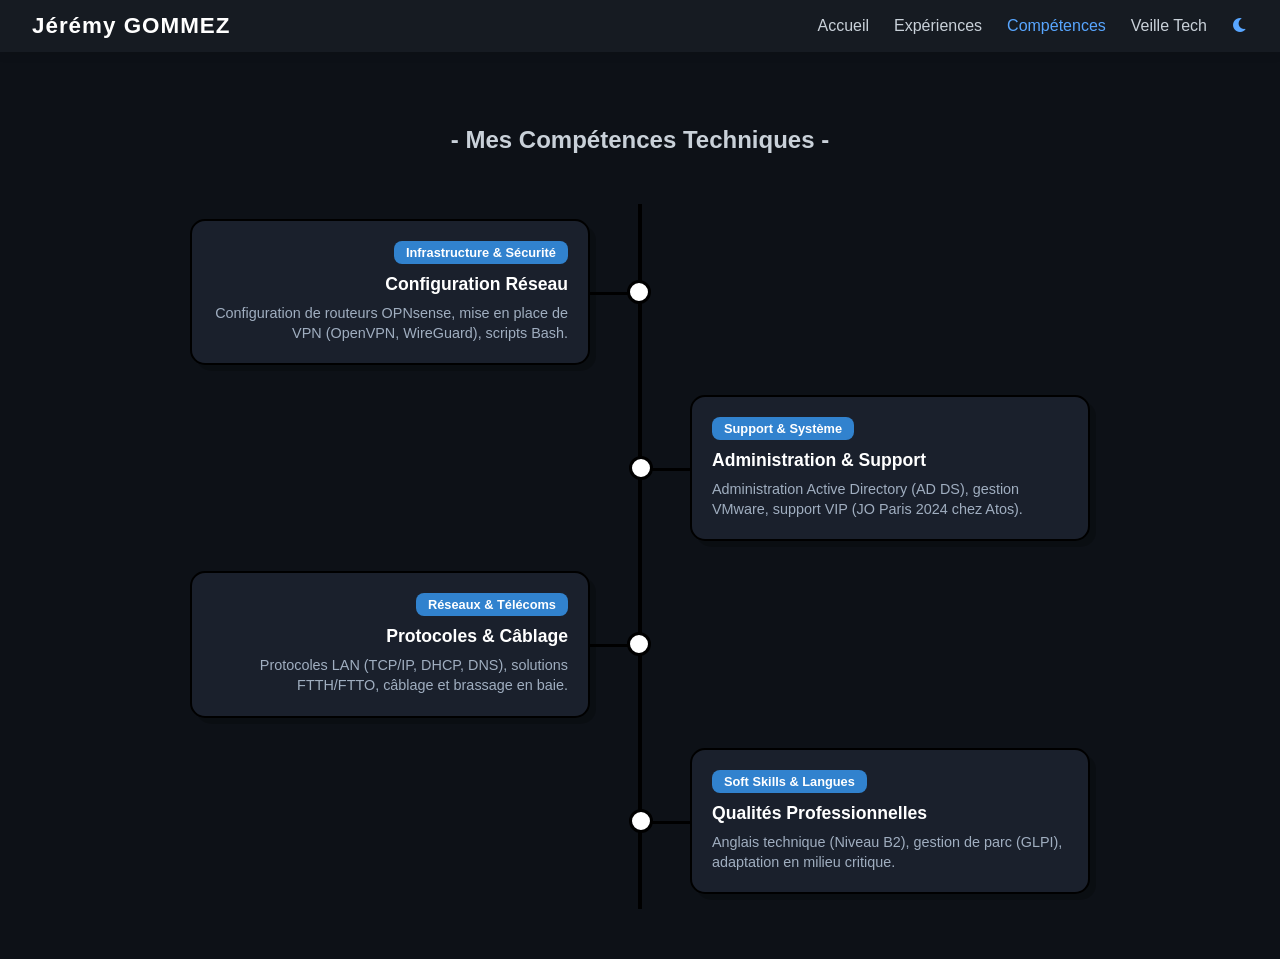
==== competences.html @ ca2b169c "Add files via upload" ====
<!DOCTYPE html>
<html lang="fr">
<head>
    <meta charset="UTF-8">
    <title>Compétences | Jérémy GOMMEZ</title>
    <link rel="stylesheet" href="style.css">
    <link rel="stylesheet" href="https://cdnjs.cloudflare.com/ajax/libs/font-awesome/6.0.0/css/all.min.css">
</head>
<body>

<nav>
    <a href="index.html" class="logo">Jérémy GOMMEZ</a>
    <ul>
        <li><a href="index.html">Accueil</a></li>
        <li><a href="experiences.html">Expériences</a></li>
        <li><a href="competences.html" class="active">Compétences</a></li>
        <li><a href="veille.html">Veille Tech</a></li>
        <li><i id="theme-toggle" class="fas fa-moon" style="cursor:pointer; color:var(--accent);"></i></li>
    </ul>
</nav>

<main class="main-container">
<section class="education-section">
    <h3 class="titre-section">- Mes Compétences Techniques -</h3>

    <div class="timeline">
        <div class="ligne-centrale"></div>

        <div class="container-edu gauche">
            <div class="contenu-edu">
                <div class="badge-categorie">Infrastructure & Sécurité</div>
                <strong>Configuration Réseau</strong>
                <p>Configuration de routeurs OPNsense, mise en place de VPN (OpenVPN, WireGuard), scripts Bash.</p>
            </div>
            <span class="point-jonction"></span>
        </div>

        <div class="container-edu droite">
            <div class="contenu-edu">
                <div class="badge-categorie">Support & Système</div>
                <strong>Administration & Support</strong>
                <p>Administration Active Directory (AD DS), gestion VMware, support VIP (JO Paris 2024 chez Atos).</p>
            </div>
            <span class="point-jonction"></span>
        </div>

        <div class="container-edu gauche">
            <div class="contenu-edu">
                <div class="badge-categorie">Réseaux & Télécoms</div>
                <strong>Protocoles & Câblage</strong>
                <p>Protocoles LAN (TCP/IP, DHCP, DNS), solutions FTTH/FTTO, câblage et brassage en baie.</p>
            </div>
            <span class="point-jonction"></span>
        </div>

        <div class="container-edu droite">
            <div class="contenu-edu">
                <div class="badge-categorie">Soft Skills & Langues</div>
                <strong>Qualités Professionnelles</strong>
                <p>Anglais technique (Niveau B2), gestion de parc (GLPI), adaptation en milieu critique.</p>
            </div>
            <span class="point-jonction"></span>
        </div>
    </div>
</section>
</main>

<script src="script.js"></script>
</body>
</html>
---- style.css ----
/* ============================= */
/* ✨ BASE & NAVIGATION         */
/* ============================= */
:root {
    --bg: #0d1117;
    --card: #161b22;
    --text: #c9d1d9;
    --title: #ffffff;
    --accent: #58a6ff;
    --nav-bg: #161b22;
}

body.light-mode {
    --bg: #f0f2f5;
    --card: #ffffff;
    --text: #24292f;
    --title: #1f2328;
    --accent: #0969da;
    --nav-bg: #ffffff;
}

body {
    background-color: var(--bg);
    color: var(--text);
    font-family: 'Segoe UI', Tahoma, Geneva, Verdana, sans-serif;
    margin: 0;
    transition: 0.3s;
}

nav {
    background: var(--nav-bg);
    padding: 0.8rem 2rem;
    position: sticky;
    top: 0;
    z-index: 1000;
    display: flex;
    justify-content: space-between; /* Nom à gauche, menu à droite */
    align-items: center;
    box-shadow: 0 2px 10px rgba(0,0,0,0.1);
}

.logo {
    font-size: 1.4rem;
    font-weight: bold;
    color: var(--title);
    text-decoration: none;
    letter-spacing: 1px;
}

nav ul {
    display: flex;
    list-style: none;
    gap: 25px;
    margin: 0;
    padding: 0;
    align-items: center;
}

nav a {
    text-decoration: none;
    color: var(--text);
    font-weight: 500;
    transition: 0.3s;
}

nav a:hover, nav a.active {
    color: var(--accent);
}

/* ============================= */
/* ✨ CONTENU & CARTES          */
/* ============================= */
.hero {
    text-align: center;
    padding: 60px 20px;
}

.hero h1 { font-size: 2.5rem; color: var(--title); margin-bottom: 10px; }

.skills-grid {
    display: grid;
    grid-template-columns: repeat(auto-fit, minmax(320px, 1fr));
    gap: 25px;
    margin-top: 30px;
}

.skill-card, .card-exp, .veille-item {
    background: var(--card);
    padding: 25px;
    border-radius: 12px;
    border-left: 5px solid var(--accent);
    box-shadow: 0 10px 30px rgba(0, 0, 0, 0.15);
    transition: 0.3s;
}

.skill-card:hover { transform: translateY(-5px); }

.project-tag {
    background: var(--accent);
    color: white;
    font-size: 0.75rem;
    padding: 4px 10px;
    border-radius: 5px;
    text-transform: uppercase;
    font-weight: bold;
}

.skill-list { margin-top: 15px; padding-left: 20px; }
.skill-list li { margin-bottom: 10px; line-height: 1.5; }

/* Mobile */
@media (max-width: 768px) {
    nav { flex-direction: column; gap: 15px; }
}

/* Conteneur principal de la timeline */
.timeline-container {
    position: relative;
    max-width: 1200px;
    margin: 50px auto;
    padding: 20px 0;
}

/* La ligne verticale centrale */
.timeline-line {
    position: absolute;
    width: 4px;
    background-color: var(--accent);
    top: 0;
    bottom: 0;
    left: 50%;
    margin-left: -2px; /* Centrage parfait */
    border-radius: 2px;
}

/* Chaque bloc d'expérience */
.timeline-item {
    padding: 10px 40px;
    position: relative;
    width: 50%; /* Prend la moitié de la largeur */
    box-sizing: border-box;
}

/* Les petits ronds sur la ligne */
.timeline-item::after {
    content: '';
    position: absolute;
    width: 20px;
    height: 20px;
    right: -10px;
    background-color: var(--bg);
    border: 4px solid var(--accent);
    top: 30px;
    border-radius: 50%;
    z-index: 1;
}

/* Positionnement à gauche */
.timeline-item.left {
    left: 0;
    text-align: right;
}

.timeline-item.left .skill-list {
    list-style: none;
    padding: 0;
}

/* Positionnement à droite */
.timeline-item.right {
    left: 50%;
    text-align: left;
}

.timeline-item.right::after {
    left: -10px;
}

/* Adaptation Mobile */
@media screen and (max-width: 768px) {
    .timeline-line {
        left: 31px;
    }
    .timeline-item {
        width: 100%;
        padding-left: 70px;
        padding-right: 25px;
        text-align: left !important;
    }
    .timeline-item.right {
        left: 0%;
    }
    .timeline-item::after {
        left: 21px;
    }
}
/* Section globale */
.education-section {
    padding: 50px 0;
    font-family: Arial, sans-serif;
}

.titre-section {
    text-align: center;
    margin-bottom: 50px;
    font-size: 24px;
}

/* Conteneur de la timeline */
.timeline {
    position: relative;
    max-width: 1000px;
    margin: 0 auto;
}

/* La ligne centrale verticale */
.ligne-centrale {
    position: absolute;
    width: 4px;
    background-color: #000; /* Noir comme sur le schéma */
    top: 0;
    bottom: 0;
    left: 50%;
    transform: translateX(-50%);
}

/* Conteneur de chaque diplôme */
.container-edu {
    padding: 10px 40px;
    position: relative;
    width: 50%; /* Occupe la moitié de la largeur */
    box-sizing: border-box;
}

/* Alignement alterné */
.gauche { left: 0; text-align: right; }
.droite { left: 50%; text-align: left; }

/* Les boîtes de texte */
.contenu-edu {
    padding: 20px;
    background-color: #1a202c; /* Fond sombre de votre site original */
    color: white;
    border-radius: 15px;
    border: 2px solid #000;
    position: relative;
    box-shadow: 0 4px 8px rgba(0,0,0,0.2);
}

.contenu-edu strong { display: block; margin-bottom: 5px; }
.contenu-edu p { margin: 0; color: #3182ce; } /* Couleur bleue pour le diplôme */

/* Trait horizontal de liaison (la flèche/trait) */
.container-edu::before {
    content: "";
    position: absolute;
    top: 50%;
    width: 40px;
    height: 3px;
    background-color: #3182ce; /* Couleur bleue de liaison */
    z-index: 1;
}

.gauche::before { right: 0; }
.droite::before { left: 0; }

/* Point de jonction sur la ligne centrale */
.point-jonction {
    position: absolute;
    width: 16px;
    height: 16px;
    background-color: white;
    border: 3px solid #000;
    border-radius: 50%;
    top: 50%;
    transform: translateY(-50%);
    z-index: 2;
}

.gauche .point-jonction { right: -8px; }
.droite .point-jonction { left: -8px; }

/* Responsive : Tout sur une colonne pour mobile */
@media screen and (max-width: 600px) {
    .ligne-centrale { left: 31px; }
    .container-edu { width: 100%; padding-left: 70px; padding-right: 25px; text-align: left; }
    .droite { left: 0; }
    .gauche::before, .droite::before { left: 31px; width: 39px; }
    .gauche .point-jonction, .droite .point-jonction { left: 23px; }
}
/* --- STYLE TIMELINE COMPÉTENCES --- */
.education-section {
    padding: 50px 0;
    position: relative;
}

.timeline {
    position: relative;
    max-width: 1000px;
    margin: 0 auto;
}

.ligne-centrale {
    position: absolute;
    width: 4px;
    background-color: #000;
    top: 0;
    bottom: 0;
    left: 50%;
    transform: translateX(-50%);
}

.container-edu {
    padding: 15px 50px;
    position: relative;
    width: 50%;
    box-sizing: border-box;
}

.gauche { left: 0; text-align: right; }
.droite { left: 50%; text-align: left; }

/* Boîtes de contenu */
.contenu-edu {
    padding: 20px;
    background-color: #1a202c; /* Ton fond sombre */
    border: 2px solid #000;
    border-radius: 15px;
    position: relative;
    box-shadow: 6px 6px 0px rgba(0,0,0,0.2);
}

.badge-categorie {
    display: inline-block;
    padding: 4px 12px;
    background-color: #3182ce; /* Bleu accent */
    color: white;
    font-size: 0.8rem;
    font-weight: bold;
    border-radius: 8px;
    margin-bottom: 10px;
}

.contenu-edu strong {
    display: block;
    font-size: 1.1rem;
    margin-bottom: 8px;
    color: #fff;
}

.contenu-edu p {
    margin: 0;
    color: #a0aec0;
    font-size: 0.9rem;
    line-height: 1.4;
}

/* Points de jonction */
.point-jonction {
    position: absolute;
    width: 18px;
    height: 18px;
    background-color: #fff;
    border: 3px solid #000;
    border-radius: 50%;
    top: 50%;
    transform: translateY(-50%);
    z-index: 2;
}

.gauche .point-jonction { right: -11px; }
.droite .point-jonction { left: -11px; }

/* Traits de liaison horizontaux */
.container-edu::before {
    content: "";
    position: absolute;
    top: 50%;
    width: 50px;
    height: 3px;
    background-color: #000;
    z-index: 1;
}

.gauche::before { right: 0; }
.droite::before { left: 0; }
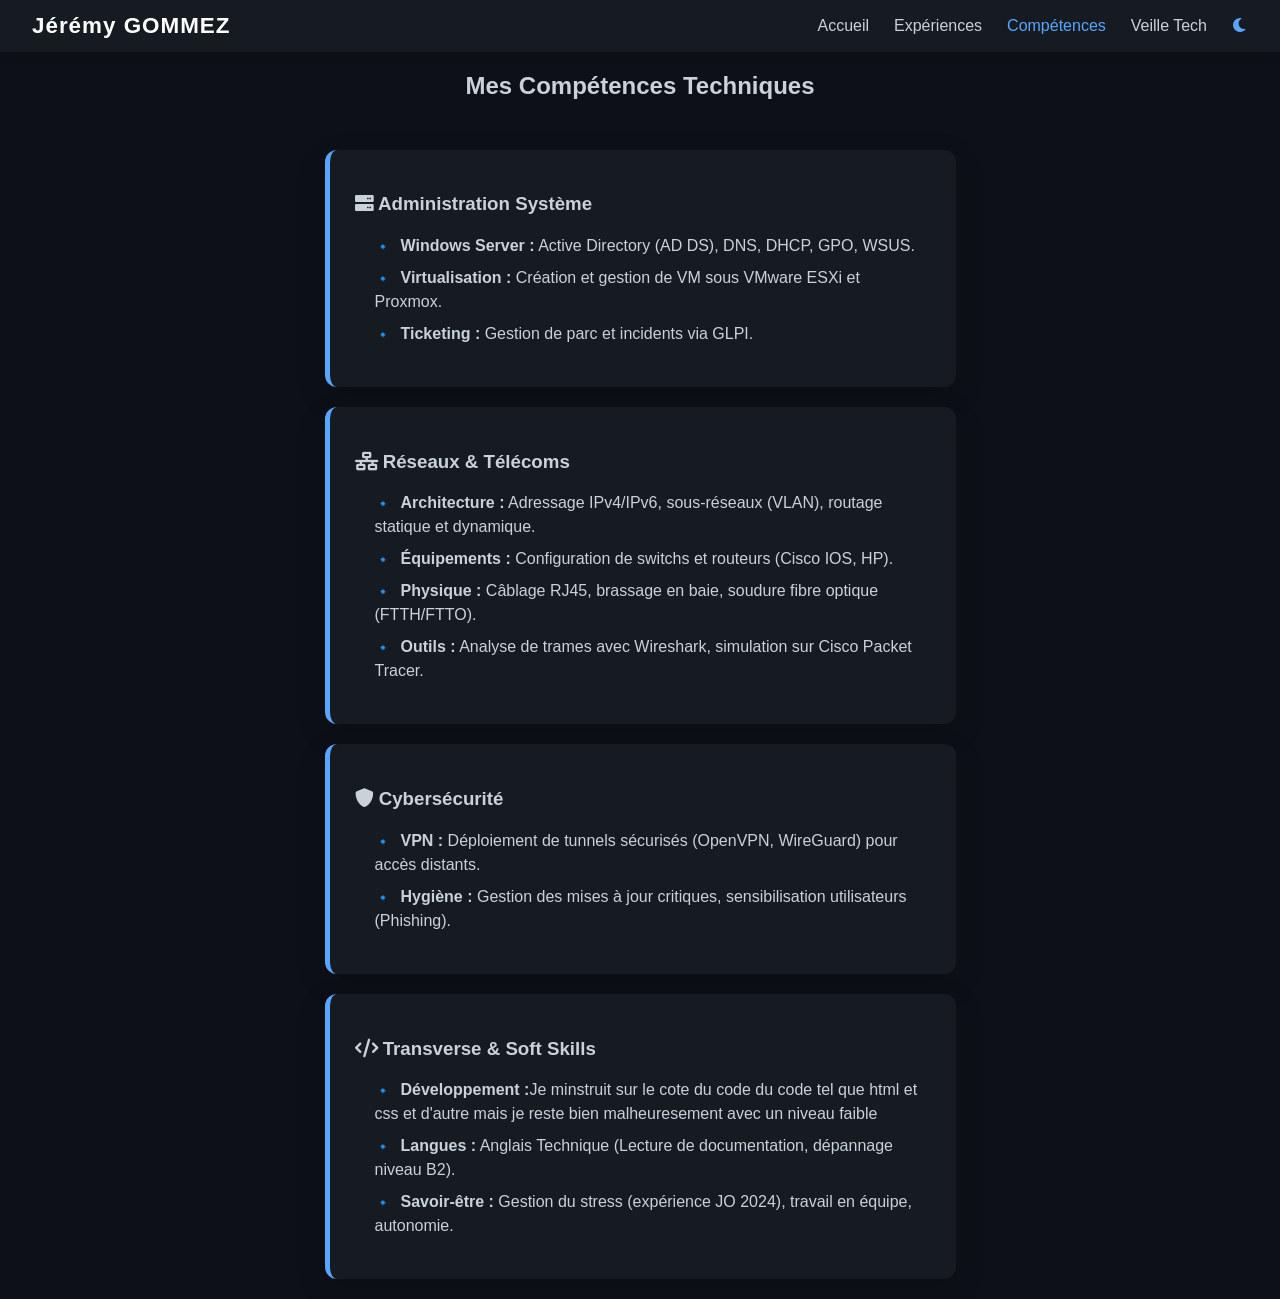
==== commit 48d8dd8c: "Add files via upload" ====
--- a/competences.html
+++ b/competences.html
@@ -20,49 +20,49 @@
 </nav>
 
 <main class="main-container">
-<section class="education-section">
-    <h3 class="titre-section">- Mes Compétences Techniques -</h3>
+    <section class="content-page">
+        <h2 style="text-align: center; margin-bottom: 30px;">Mes Compétences Techniques</h2>
 
-    <div class="timeline">
-        <div class="ligne-centrale"></div>
+        <div class="skills-grid">
+            
+            <div class="card-exp highlight">
+                <h3><i class="fas fa-server"></i> Administration Système</h3>
+                <ul class="skill-list">
+                    <li><strong>Windows Server :</strong> Active Directory (AD DS), DNS, DHCP, GPO, WSUS.</li>
+                    <li><strong>Virtualisation :</strong> Création et gestion de VM sous VMware ESXi et Proxmox.</li>
+                    <li><strong>Ticketing :</strong> Gestion de parc et incidents via GLPI.</li>
+                </ul>
+            </div>
 
-        <div class="container-edu gauche">
-            <div class="contenu-edu">
-                <div class="badge-categorie">Infrastructure & Sécurité</div>
-                <strong>Configuration Réseau</strong>
-                <p>Configuration de routeurs OPNsense, mise en place de VPN (OpenVPN, WireGuard), scripts Bash.</p>
+            <div class="card-exp">
+                <h3><i class="fas fa-network-wired"></i> Réseaux & Télécoms</h3>
+                <ul class="skill-list">
+                    <li><strong>Architecture :</strong> Adressage IPv4/IPv6, sous-réseaux (VLAN), routage statique et dynamique.</li>
+                    <li><strong>Équipements :</strong> Configuration de switchs et routeurs (Cisco IOS, HP).</li>
+                    <li><strong>Physique :</strong> Câblage RJ45, brassage en baie, soudure fibre optique (FTTH/FTTO).</li>
+                    <li><strong>Outils :</strong> Analyse de trames avec Wireshark, simulation sur Cisco Packet Tracer.</li>
+                </ul>
             </div>
-            <span class="point-jonction"></span>
+
+            <div class="card-exp">
+                <h3><i class="fas fa-shield-alt"></i> Cybersécurité</h3>
+                <ul class="skill-list">
+                    <li><strong>VPN :</strong> Déploiement de tunnels sécurisés (OpenVPN, WireGuard) pour accès distants.</li>
+                    <li><strong>Hygiène :</strong> Gestion des mises à jour critiques, sensibilisation utilisateurs (Phishing).</li>
+                </ul>
+            </div>
+
+            <div class="card-exp">
+                <h3><i class="fas fa-code"></i> Transverse & Soft Skills</h3>
+                <ul class="skill-list">
+                    <li><strong>Développement :</strong>Je minstruit sur le cote du code du code tel que html et css et d'autre mais je reste bien malheuresement avec un niveau faible</li>
+                    <li><strong>Langues :</strong> Anglais Technique (Lecture de documentation, dépannage niveau B2).</li>
+                    <li><strong>Savoir-être :</strong> Gestion du stress (expérience JO 2024), travail en équipe, autonomie.</li>
+                </ul>
+            </div>
+
         </div>
-
-        <div class="container-edu droite">
-            <div class="contenu-edu">
-                <div class="badge-categorie">Support & Système</div>
-                <strong>Administration & Support</strong>
-                <p>Administration Active Directory (AD DS), gestion VMware, support VIP (JO Paris 2024 chez Atos).</p>
-            </div>
-            <span class="point-jonction"></span>
-        </div>
-
-        <div class="container-edu gauche">
-            <div class="contenu-edu">
-                <div class="badge-categorie">Réseaux & Télécoms</div>
-                <strong>Protocoles & Câblage</strong>
-                <p>Protocoles LAN (TCP/IP, DHCP, DNS), solutions FTTH/FTTO, câblage et brassage en baie.</p>
-            </div>
-            <span class="point-jonction"></span>
-        </div>
-
-        <div class="container-edu droite">
-            <div class="contenu-edu">
-                <div class="badge-categorie">Soft Skills & Langues</div>
-                <strong>Qualités Professionnelles</strong>
-                <p>Anglais technique (Niveau B2), gestion de parc (GLPI), adaptation en milieu critique.</p>
-            </div>
-            <span class="point-jonction"></span>
-        </div>
-    </div>
-</section>
+    </section>
 </main>
 
 <script src="script.js"></script>
--- a/style.css
+++ b/style.css
@@ -383,4 +383,30 @@
 }
 
 .gauche::before { right: 0; }
-.droite::before { left: 0; }+.droite::before { left: 0; }
+/* Ajoute ceci à la fin de ton style.css pour gérer la grille de compétences */
+.skills-grid {
+    display: flex;
+    flex-wrap: wrap;
+    justify-content: center;
+    gap: 20px;
+    padding: 20px 0;
+}
+
+.skills-grid .card-exp {
+    width: 45%; /* Affiche 2 cartes par ligne */
+    min-width: 300px; /* Evite qu'elles soient trop petites sur mobile */
+    margin: 0; /* On gère l'espacement avec gap */
+}
+
+/* Petit ajustement pour que les listes soient jolies */
+.skill-list li {
+    margin-bottom: 8px;
+    padding-left: 0;
+    list-style-type: none; /* On enlève les puces par défaut */
+}
+.skill-list li::before {
+    content: "🔹"; /* Puce personnalisée */
+    margin-right: 10px;
+    font-size: 0.8em;
+}
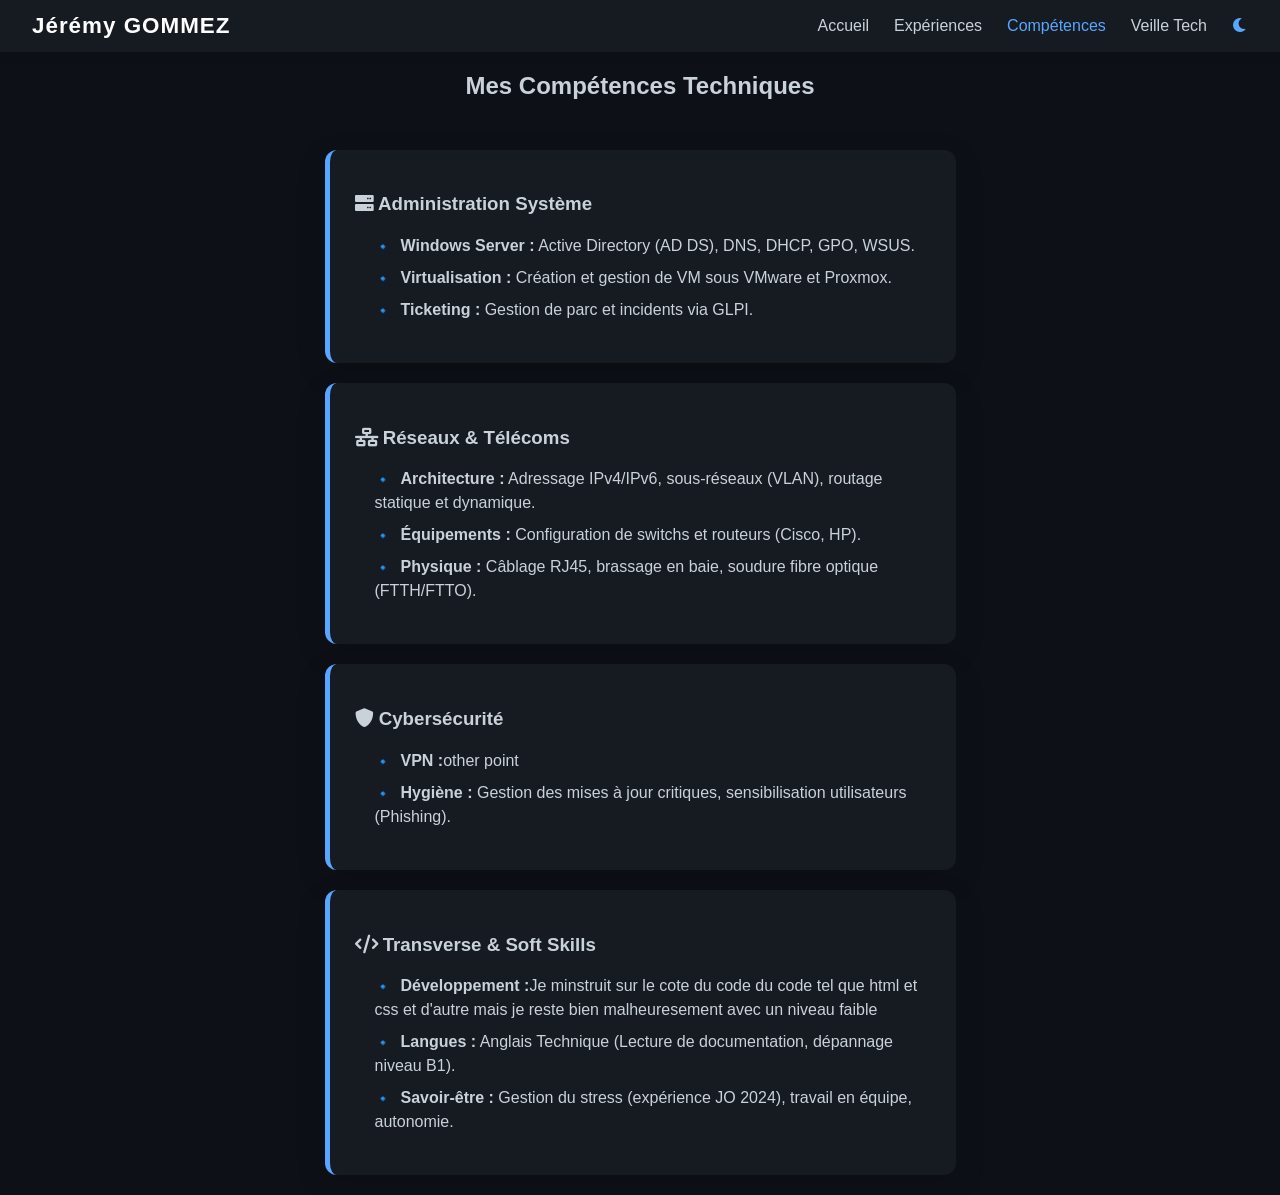
==== commit d7502f41: "Revise competences.html with updated skills content Updated the HTML structure and content of the co" ====
--- a/competences.html
+++ b/competences.html
@@ -29,7 +29,7 @@
                 <h3><i class="fas fa-server"></i> Administration Système</h3>
                 <ul class="skill-list">
                     <li><strong>Windows Server :</strong> Active Directory (AD DS), DNS, DHCP, GPO, WSUS.</li>
-                    <li><strong>Virtualisation :</strong> Création et gestion de VM sous VMware ESXi et Proxmox.</li>
+                    <li><strong>Virtualisation :</strong> Création et gestion de VM sous VMware et Proxmox.</li>
                     <li><strong>Ticketing :</strong> Gestion de parc et incidents via GLPI.</li>
                 </ul>
             </div>
@@ -38,16 +38,15 @@
                 <h3><i class="fas fa-network-wired"></i> Réseaux & Télécoms</h3>
                 <ul class="skill-list">
                     <li><strong>Architecture :</strong> Adressage IPv4/IPv6, sous-réseaux (VLAN), routage statique et dynamique.</li>
-                    <li><strong>Équipements :</strong> Configuration de switchs et routeurs (Cisco IOS, HP).</li>
+                    <li><strong>Équipements :</strong> Configuration de switchs et routeurs (Cisco, HP).</li>
                     <li><strong>Physique :</strong> Câblage RJ45, brassage en baie, soudure fibre optique (FTTH/FTTO).</li>
-                    <li><strong>Outils :</strong> Analyse de trames avec Wireshark, simulation sur Cisco Packet Tracer.</li>
                 </ul>
             </div>
 
             <div class="card-exp">
                 <h3><i class="fas fa-shield-alt"></i> Cybersécurité</h3>
                 <ul class="skill-list">
-                    <li><strong>VPN :</strong> Déploiement de tunnels sécurisés (OpenVPN, WireGuard) pour accès distants.</li>
+                    <li><strong>VPN :</strong>other point</li>
                     <li><strong>Hygiène :</strong> Gestion des mises à jour critiques, sensibilisation utilisateurs (Phishing).</li>
                 </ul>
             </div>
@@ -56,7 +55,7 @@
                 <h3><i class="fas fa-code"></i> Transverse & Soft Skills</h3>
                 <ul class="skill-list">
                     <li><strong>Développement :</strong>Je minstruit sur le cote du code du code tel que html et css et d'autre mais je reste bien malheuresement avec un niveau faible</li>
-                    <li><strong>Langues :</strong> Anglais Technique (Lecture de documentation, dépannage niveau B2).</li>
+                    <li><strong>Langues :</strong> Anglais Technique (Lecture de documentation, dépannage niveau B1).</li>
                     <li><strong>Savoir-être :</strong> Gestion du stress (expérience JO 2024), travail en équipe, autonomie.</li>
                 </ul>
             </div>
@@ -67,4 +66,5 @@
 
 <script src="script.js"></script>
 </body>
-</html>+
+</html>
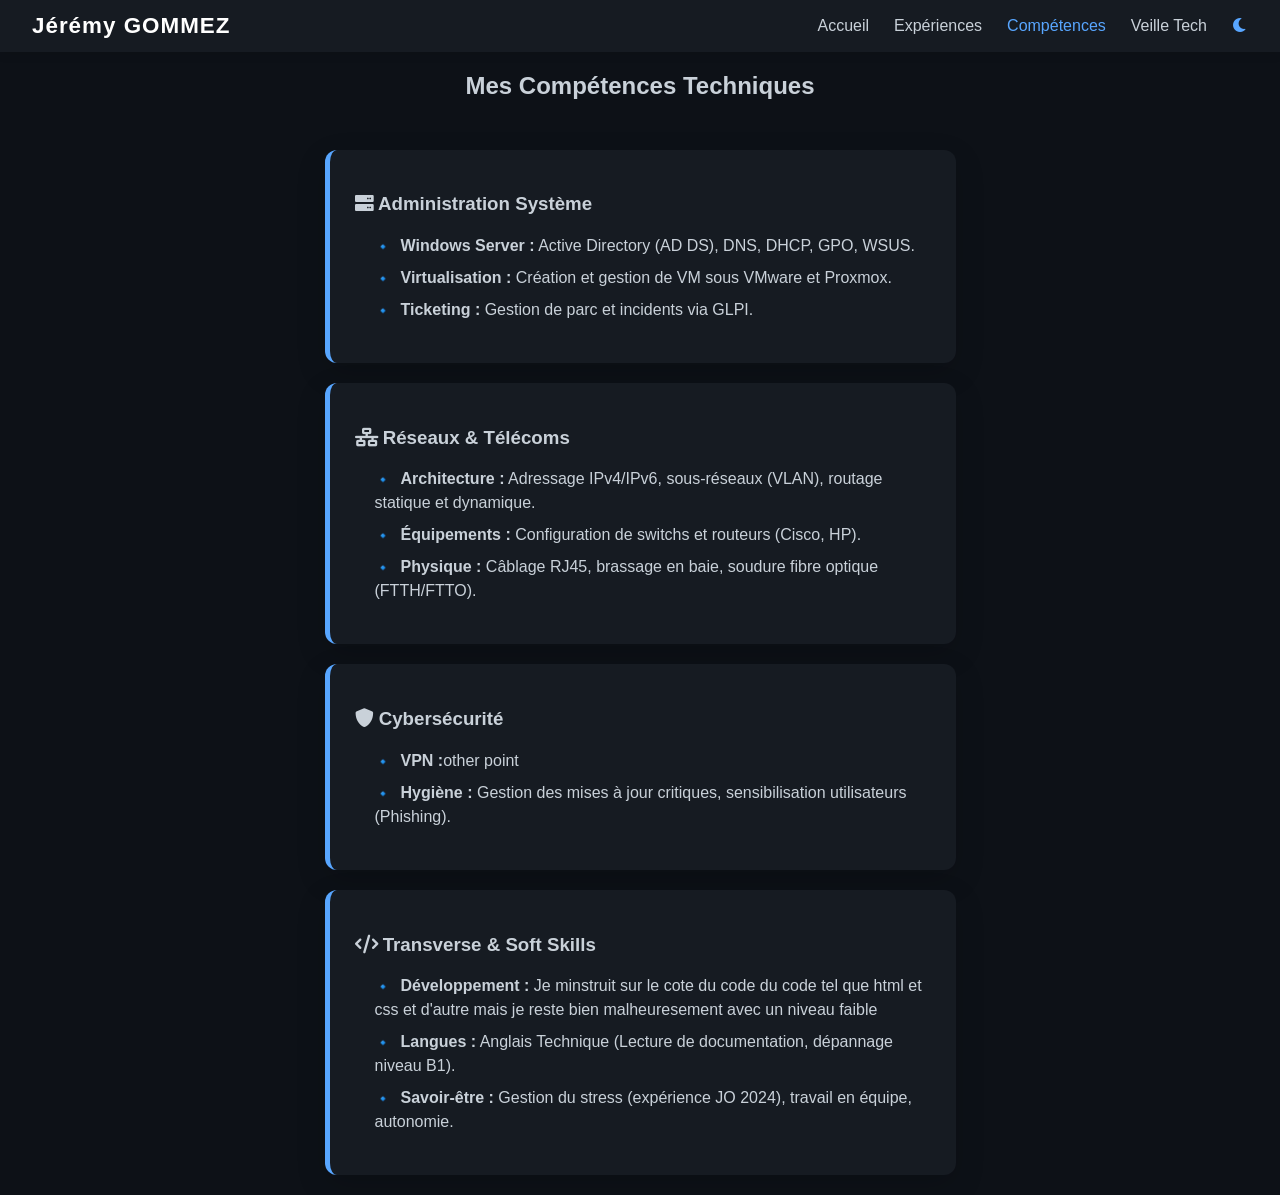
==== commit 11ff26e2: "Update competences.html" ====
--- a/competences.html
+++ b/competences.html
@@ -54,7 +54,7 @@
             <div class="card-exp">
                 <h3><i class="fas fa-code"></i> Transverse & Soft Skills</h3>
                 <ul class="skill-list">
-                    <li><strong>Développement :</strong>Je minstruit sur le cote du code du code tel que html et css et d'autre mais je reste bien malheuresement avec un niveau faible</li>
+                    <li><strong>Développement :</strong> Je minstruit sur le cote du code du code tel que html et css et d'autre mais je reste bien malheuresement avec un niveau faible</li>
                     <li><strong>Langues :</strong> Anglais Technique (Lecture de documentation, dépannage niveau B1).</li>
                     <li><strong>Savoir-être :</strong> Gestion du stress (expérience JO 2024), travail en équipe, autonomie.</li>
                 </ul>
@@ -68,3 +68,4 @@
 </body>
 
 </html>
+
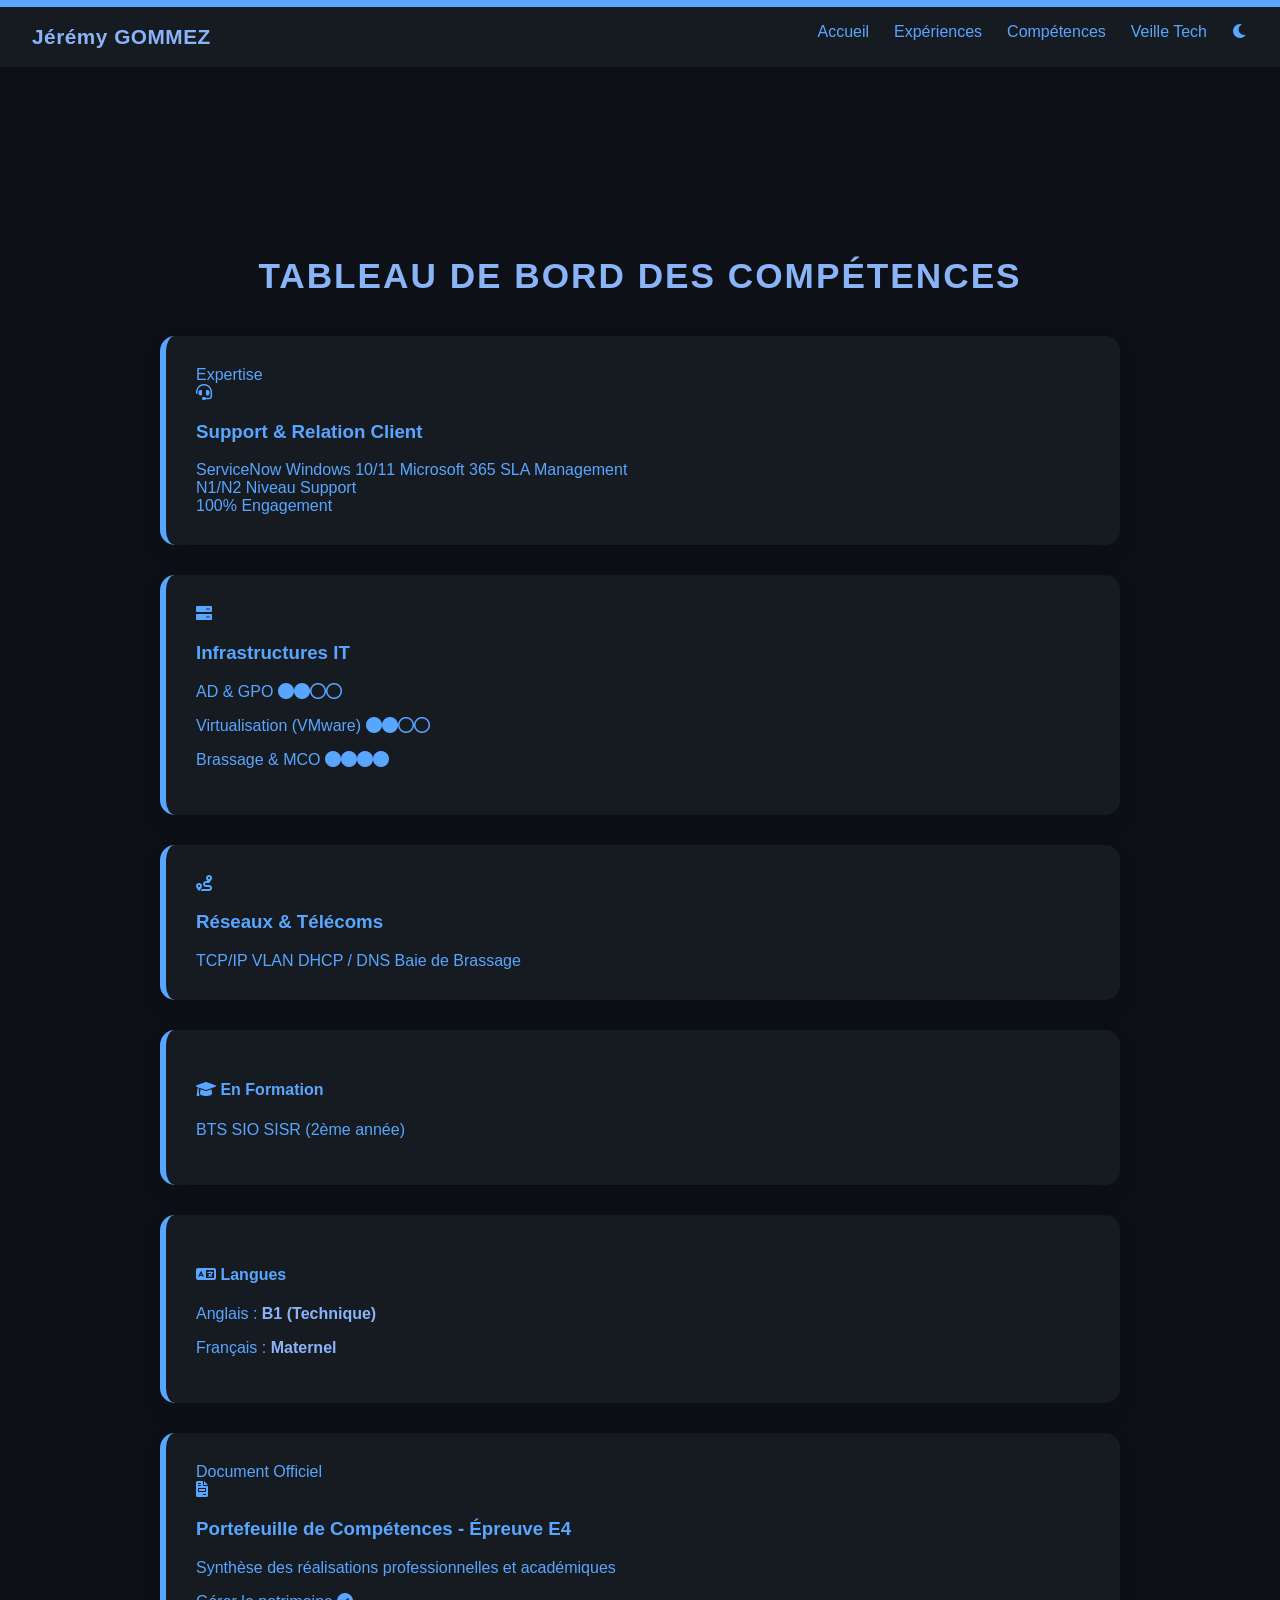
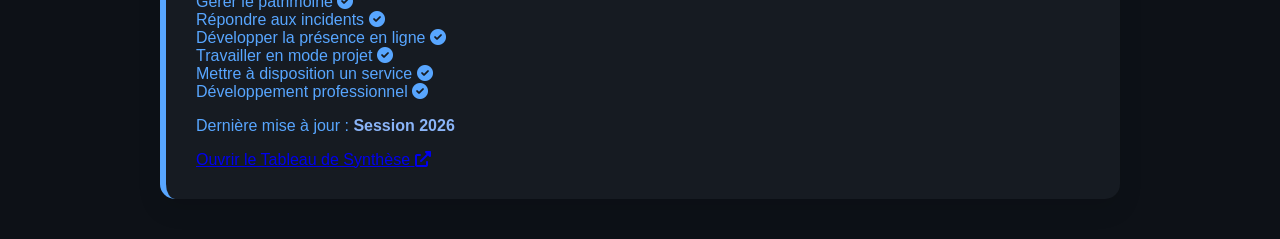
==== commit f5e9a416: "Update competences.html" ====
--- a/competences.html
+++ b/competences.html
@@ -2,70 +2,150 @@
 <html lang="fr">
 <head>
     <meta charset="UTF-8">
+    <meta name="viewport" content="width=device-width, initial-scale=1.0">
     <title>Compétences | Jérémy GOMMEZ</title>
     <link rel="stylesheet" href="style.css">
     <link rel="stylesheet" href="https://cdnjs.cloudflare.com/ajax/libs/font-awesome/6.0.0/css/all.min.css">
 </head>
 <body>
 
-<nav>
+<nav class="navbar">
     <a href="index.html" class="logo">Jérémy GOMMEZ</a>
-    <ul>
+    <ul class="menu">
         <li><a href="index.html">Accueil</a></li>
         <li><a href="experiences.html">Expériences</a></li>
         <li><a href="competences.html" class="active">Compétences</a></li>
         <li><a href="veille.html">Veille Tech</a></li>
-        <li><i id="theme-toggle" class="fas fa-moon" style="cursor:pointer; color:var(--accent);"></i></li>
+        <li><i id="theme-toggle" class="fas fa-moon" style="cursor:pointer;"></i></li>
     </ul>
 </nav>
+<main class="main-container">
+    <section class="main-content">
+        <h1 style="text-align: center; margin-bottom: 40px;">Tableau de Bord des Compétences</h1>
 
-<main class="main-container">
-    <section class="content-page">
-        <h2 style="text-align: center; margin-bottom: 30px;">Mes Compétences Techniques</h2>
+        <div class="competences-layout">
+            
+            <div class="skills-grid-main">
+                
+                <div class="card alive-card highlight">
+                    <div class="card-badge">Expertise</div>
+                    <div class="card-header">
+                        <i class="fas fa-headset"></i>
+                        <h3>Support & Relation Client</h3>
+                    </div>
+                    <div class="skill-tags">
+                        <span class="tag">ServiceNow</span>
+                        <span class="tag">Windows 10/11</span>
+                        <span class="tag">Microsoft 365</span>
+                        <span class="tag">SLA Management</span>
+                    </div>
+                    <div class="stat-row">
+                        <div class="stat-item">
+                            <span class="stat-value">N1/N2</span>
+                            <span class="stat-label">Niveau Support</span>
+                        </div>
+                        <div class="stat-item">
+                            <span class="stat-value">100%</span>
+                            <span class="stat-label">Engagement</span>
+                        </div>
+                    </div>
+                </div>
 
-        <div class="skills-grid">
-            
-            <div class="card-exp highlight">
-                <h3><i class="fas fa-server"></i> Administration Système</h3>
-                <ul class="skill-list">
-                    <li><strong>Windows Server :</strong> Active Directory (AD DS), DNS, DHCP, GPO, WSUS.</li>
-                    <li><strong>Virtualisation :</strong> Création et gestion de VM sous VMware et Proxmox.</li>
-                    <li><strong>Ticketing :</strong> Gestion de parc et incidents via GLPI.</li>
-                </ul>
+                <div class="card alive-card">
+                    <div class="card-header">
+                        <i class="fas fa-server"></i>
+                        <h3>Infrastructures IT</h3>
+                    </div>
+                    <div class="skill-info">
+                        <p>AD & GPO <span class="level-dots"><i class="fas fa-circle"></i><i class="fas fa-circle"></i><i class="far fa-circle"></i><i class="far fa-circle"></i></span></p>
+                        <p>Virtualisation (VMware) <span class="level-dots"><i class="fas fa-circle"></i><i class="fas fa-circle"></i><i class="far fa-circle"></i><i class="far fa-circle"></i></span></p>
+                        <p>Brassage & MCO <span class="level-dots"><i class="fas fa-circle"></i><i class="fas fa-circle"></i><i class="fas fa-circle"></i><i class="fas fa-circle"></i></span></p>
+                    </div>
+                </div>
+
+                <div class="card alive-card">
+                    <div class="card-header">
+                        <i class="fas fa-route"></i>
+                        <h3>Réseaux & Télécoms</h3>
+                    </div>
+                    <div class="skill-tags">
+                        <span class="tag outline">TCP/IP</span>
+                        <span class="tag outline">VLAN</span>
+                        <span class="tag outline">DHCP / DNS</span>
+                        <span class="tag outline">Baie de Brassage</span>
+                    </div>
+                    
+                </div>
             </div>
 
-            <div class="card-exp">
-                <h3><i class="fas fa-network-wired"></i> Réseaux & Télécoms</h3>
-                <ul class="skill-list">
-                    <li><strong>Architecture :</strong> Adressage IPv4/IPv6, sous-réseaux (VLAN), routage statique et dynamique.</li>
-                    <li><strong>Équipements :</strong> Configuration de switchs et routeurs (Cisco, HP).</li>
-                    <li><strong>Physique :</strong> Câblage RJ45, brassage en baie, soudure fibre optique (FTTH/FTTO).</li>
-                </ul>
+            <div class="skills-sidebar">
+                <div class="card mini-card">
+                    <h4><i class="fas fa-graduation-cap"></i> En Formation</h4>
+                    <p>BTS SIO SISR (2ème année)</p>
+                    <div class="progress-bar"><div class="progress" style="width: 60%;"></div></div>
+                </div>
+
+                <div class="card mini-card">
+                    <h4><i class="fas fa-language"></i> Langues</h4>
+                    <p>Anglais : <strong>B1 (Technique)</strong></p>
+                    <p>Français : <strong>Maternel</strong></p>
+                </div>
+<div class="card alive-card table-master-card">
+        <div class="card-badge gold">Document Officiel</div>
+        
+        <div class="dashboard-header">
+            <div class="icon-circle">
+                <i class="fas fa-file-invoice"></i>
             </div>
+            <div class="titles">
+                <h3>Portefeuille de Compétences - Épreuve E4</h3>
+                <p>Synthèse des réalisations professionnelles et académiques</p>
+            </div>
+        </div>
 
-            <div class="card-exp">
-                <h3><i class="fas fa-shield-alt"></i> Cybersécurité</h3>
-                <ul class="skill-list">
-                    <li><strong>VPN :</strong>other point</li>
-                    <li><strong>Hygiène :</strong> Gestion des mises à jour critiques, sensibilisation utilisateurs (Phishing).</li>
-                </ul>
+        <div class="competences-summary-grid">
+            <div class="summary-item checked"><span>Gérer le patrimoine</span> <i class="fas fa-check-circle"></i></div>
+            <div class="summary-item checked"><span>Répondre aux incidents</span> <i class="fas fa-check-circle"></i></div>
+            <div class="summary-item checked"><span>Développer la présence en ligne</span> <i class="fas fa-check-circle"></i></div>
+            <div class="summary-item checked"><span>Travailler en mode projet</span> <i class="fas fa-check-circle"></i></div>
+            <div class="summary-item checked"><span>Mettre à disposition un service</span> <i class="fas fa-check-circle"></i></div>
+            <div class="summary-item checked"><span>Développement professionnel</span> <i class="fas fa-check-circle"></i></div>
+        </div>
+
+        <div class="dashboard-footer">
+            <p>Dernière mise à jour : <strong>Session 2026</strong></p>
+            <a href="Tableau_de_synthese_GOMMEZ.xlsx" class="btn-modern-download">
+                <span class="btn-text">Ouvrir le Tableau de Synthèse</span>
+                <i class="fas fa-external-link-alt"></i>
+            </a>
+        </div>
             </div>
-
-            <div class="card-exp">
-                <h3><i class="fas fa-code"></i> Transverse & Soft Skills</h3>
-                <ul class="skill-list">
-                    <li><strong>Développement :</strong> Je minstruit sur le cote du code du code tel que html et css et d'autre mais je reste bien malheuresement avec un niveau faible</li>
-                    <li><strong>Langues :</strong> Anglais Technique (Lecture de documentation, dépannage niveau B1).</li>
-                    <li><strong>Savoir-être :</strong> Gestion du stress (expérience JO 2024), travail en équipe, autonomie.</li>
-                </ul>
-            </div>
-
         </div>
     </section>
 </main>
 
-<script src="script.js"></script>
+<script>
+    const themeToggle = document.getElementById('theme-toggle');
+    const body = document.body;
+
+    themeToggle.addEventListener('click', () => {
+        body.classList.toggle('light-mode');
+        if (body.classList.contains('light-mode')) {
+            themeToggle.classList.replace('fa-moon', 'fa-sun');
+            localStorage.setItem('theme', 'light');
+        } else {
+            themeToggle.classList.replace('fa-sun', 'fa-moon');
+            localStorage.setItem('theme', 'dark');
+        }
+    });
+
+    window.onload = () => {
+        const savedTheme = localStorage.getItem('theme');
+        if (savedTheme === 'light') {
+            body.classList.add('light-mode');
+            themeToggle.classList.replace('fa-moon', 'fa-sun');
+        }
+    };
+</script>
 </body>
-
 </html>
-
--- a/style.css
+++ b/style.css
@@ -1,53 +1,63 @@
-/* ============================= */
-/* ✨ BASE & NAVIGATION         */
-/* ============================= */
+/* ========================================= */
+/* ✨ 1. VARIABLES (S'ADAPTENT AU MODE)      */
+/* ========================================= */
 :root {
+    /* MODE SOMBRE (Par défaut selon ton premier bloc) */
     --bg: #0d1117;
     --card: #161b22;
-    --text: #c9d1d9;
-    --title: #ffffff;
+    --text: #58a6ff;       /* ÉCRITURE BLEUE */
+    --title: #8ab4f8;      /* TITRES BLEU CLAIR */
     --accent: #58a6ff;
     --nav-bg: #161b22;
-}
-
+    --nav-border: #58a6ff;
+}
+
+/* MODE CLAIR (Inversion pour le mode light) */
 body.light-mode {
-    --bg: #f0f2f5;
+    --bg: #f4f6f8;
     --card: #ffffff;
     --text: #24292f;
     --title: #1f2328;
     --accent: #0969da;
     --nav-bg: #ffffff;
-}
+    --nav-border: #3c3230;
+}
+
+/* ============================= */
+/* ✨ 2. BASE & NAVIGATION      */
+/* ============================= */
+* { box-sizing: border-box; }
 
 body {
     background-color: var(--bg);
     color: var(--text);
-    font-family: 'Segoe UI', Tahoma, Geneva, Verdana, sans-serif;
+    font-family: 'Segoe UI', Roboto, Helvetica, Arial, sans-serif;
     margin: 0;
-    transition: 0.3s;
-}
-
-nav {
+    transition: 0.3s ease;
+}
+
+header, nav {
     background: var(--nav-bg);
+    border-top: 7px solid var(--nav-border);
     padding: 0.8rem 2rem;
     position: sticky;
     top: 0;
     z-index: 1000;
     display: flex;
-    justify-content: space-between; /* Nom à gauche, menu à droite */
+    justify-content: space-between;
     align-items: center;
     box-shadow: 0 2px 10px rgba(0,0,0,0.1);
 }
 
 .logo {
-    font-size: 1.4rem;
+    font-size: 1.3rem;
     font-weight: bold;
     color: var(--title);
     text-decoration: none;
-    letter-spacing: 1px;
-}
-
-nav ul {
+    letter-spacing: 0.5px;
+}
+
+.nav-links, nav ul {
     display: flex;
     list-style: none;
     gap: 25px;
@@ -56,7 +66,7 @@
     align-items: center;
 }
 
-nav a {
+nav a, .nav-links a {
     text-decoration: none;
     color: var(--text);
     font-weight: 500;
@@ -67,346 +77,288 @@
     color: var(--accent);
 }
 
-/* ============================= */
-/* ✨ CONTENU & CARTES          */
-/* ============================= */
-.hero {
-    text-align: center;
-    padding: 60px 20px;
-}
-
-.hero h1 { font-size: 2.5rem; color: var(--title); margin-bottom: 10px; }
-
-.skills-grid {
-    display: grid;
-    grid-template-columns: repeat(auto-fit, minmax(320px, 1fr));
-    gap: 25px;
-    margin-top: 30px;
-}
-
-.skill-card, .card-exp, .veille-item {
+.icon-settings {
+    color: var(--accent);
+    cursor: pointer;
+    display: flex;
+    align-items: center;
+}
+
+/* ========================================= */
+/* ✨ 3. CONTENU & CARTES (ENTREPRISE/SKILLS) */
+/* ========================================= */
+.main-content, .hero {
+    max-width: 1000px;
+    margin: 40px auto;
+    padding: 0 20px;
+}
+
+h1, .titre-section { 
+    font-size: 2.2rem; 
+    color: var(--title); 
+    text-align: center; 
+}
+
+.card, .skill-card, .card-exp, .veille-item {
     background: var(--card);
     padding: 25px;
     border-radius: 12px;
     border-left: 5px solid var(--accent);
     box-shadow: 0 10px 30px rgba(0, 0, 0, 0.15);
+    margin-bottom: 25px;
     transition: 0.3s;
 }
 
-.skill-card:hover { transform: translateY(-5px); }
-
-.project-tag {
-    background: var(--accent);
-    color: white;
-    font-size: 0.75rem;
-    padding: 4px 10px;
-    border-radius: 5px;
-    text-transform: uppercase;
-    font-weight: bold;
-}
-
-.skill-list { margin-top: 15px; padding-left: 20px; }
-.skill-list li { margin-bottom: 10px; line-height: 1.5; }
-
-/* Mobile */
-@media (max-width: 768px) {
-    nav { flex-direction: column; gap: 15px; }
-}
-
-/* Conteneur principal de la timeline */
-.timeline-container {
+.card h2, .skill-card h3 { color: var(--accent); margin-top: 0; }
+
+.skills-grid {
+    display: flex;
+    flex-wrap: wrap;
+    gap: 20px;
+    justify-content: center;
+}
+
+.skills-grid .card-exp {
+    width: 45%;
+    min-width: 300px;
+}
+
+ul { list-style: none; padding: 0; }
+li { margin-bottom: 10px; line-height: 1.5; color: var(--text); }
+strong { color: var(--title); }
+
+.skill-list li::before {
+    content: "🔹";
+    margin-right: 10px;
+}
+
+/* ========================================= */
+/* ✨ 4. TIMELINES (EXP & ÉDUCATION)        */
+/* ========================================= */
+.timeline-container, .education-section {
     position: relative;
-    max-width: 1200px;
+    max-width: 1000px;
     margin: 50px auto;
-    padding: 20px 0;
-}
-
-/* La ligne verticale centrale */
-.timeline-line {
+}
+
+.ligne-centrale, .timeline-line {
     position: absolute;
     width: 4px;
-    background-color: var(--accent);
-    top: 0;
-    bottom: 0;
-    left: 50%;
-    margin-left: -2px; /* Centrage parfait */
-    border-radius: 2px;
-}
-
-/* Chaque bloc d'expérience */
-.timeline-item {
+    background-color: var(--nav-border);
+    top: 0; bottom: 0; left: 50%;
+    transform: translateX(-50%);
+}
+
+.container-edu, .timeline-item {
     padding: 10px 40px;
     position: relative;
-    width: 50%; /* Prend la moitié de la largeur */
-    box-sizing: border-box;
-}
-
-/* Les petits ronds sur la ligne */
-.timeline-item::after {
+    width: 50%;
+}
+
+.gauche, .left { left: 0; text-align: right; }
+.droite, .right { left: 50%; text-align: left; }
+
+.contenu-edu, .timeline-item .skill-card {
+    padding: 20px;
+    background-color: var(--card);
+    color: var(--text);
+    border-radius: 15px;
+    border: 2px solid var(--nav-border);
+    position: relative;
+}
+
+.point-jonction, .timeline-item::after {
     content: '';
     position: absolute;
-    width: 20px;
-    height: 20px;
-    right: -10px;
+    width: 18px; height: 18px;
     background-color: var(--bg);
-    border: 4px solid var(--accent);
+    border: 3px solid var(--accent);
+    border-radius: 50%;
     top: 30px;
-    border-radius: 50%;
+    z-index: 2;
+}
+
+.gauche .point-jonction, .left::after { right: -11px; }
+.droite .point-jonction, .right::after { left: -11px; }
+
+/* Liaison horizontale */
+.container-edu::before {
+    content: "";
+    position: absolute;
+    top: 38px;
+    width: 40px;
+    height: 3px;
+    background-color: var(--accent);
     z-index: 1;
 }
-
-/* Positionnement à gauche */
-.timeline-item.left {
-    left: 0;
-    text-align: right;
-}
-
-.timeline-item.left .skill-list {
+.gauche::before { right: 0; }
+.droite::before { left: 0; }
+
+/* ============================= */
+/* ✨ 5. RESPONSIVE             */
+/* ============================= */
+@media (max-width: 768px) {
+    header, nav { flex-direction: column; gap: 15px; }
+    .ligne-centrale, .timeline-line { left: 31px; transform: none; }
+    .container-edu, .timeline-item { 
+        width: 100%; 
+        padding-left: 70px; 
+        text-align: left !important; 
+    }
+    .droite, .right { left: 0; }
+    .gauche .point-jonction, .left::after, .droite .point-jonction, .right::after { left: 21px; }
+    .gauche::before, .droite::before { left: 31px; width: 39px; }
+    .skills-grid .card-exp { width: 100%; }
+}
+/* ============================================================ */
+/* ✨ AJOUTS MISE EN PAGE : PRÉSENTATION ENTREPRISES           */
+/* ============================================================ */
+
+/* Conteneur principal pour centrer le contenu */
+.main-content {
+    max-width: 1000px;
+    margin: 40px auto;
+    padding: 0 20px;
+    animation: fadeIn 0.8s ease-in-out;
+}
+
+/* Style des titres de pages (H1) */
+.main-content h1 {
+    font-size: 2.2rem;
+    color: var(--title);
+    text-align: center;
+    margin-bottom: 40px;
+    text-transform: uppercase;
+    letter-spacing: 2px;
+}
+
+/* Style des Cartes d'entreprise (Sections) */
+.card {
+    background: var(--card);
+    padding: 30px;
+    border-radius: 15px;
+    border-left: 6px solid var(--accent); /* Barre bleue sur le côté */
+    box-shadow: 0 10px 25px rgba(0, 0, 0, 0.1);
+    margin-bottom: 30px;
+    transition: transform 0.3s ease, box-shadow 0.3s ease;
+}
+
+.card:hover {
+    transform: translateY(-5px);
+    box-shadow: 0 15px 35px rgba(0, 0, 0, 0.15);
+}
+
+/* Style des sous-titres dans les cartes (H2) */
+.card h2 {
+    color: var(--accent);
+    margin-top: 0;
+    font-size: 1.4rem;
+    border-bottom: 2px solid rgba(128, 128, 128, 0.1);
+    padding-bottom: 10px;
+    margin-bottom: 20px;
+}
+
+/* Style des listes à puces à l'intérieur des cartes */
+.card ul {
     list-style: none;
     padding: 0;
-}
-
-/* Positionnement à droite */
-.timeline-item.right {
-    left: 50%;
-    text-align: left;
-}
-
-.timeline-item.right::after {
-    left: -10px;
-}
-
-/* Adaptation Mobile */
-@media screen and (max-width: 768px) {
-    .timeline-line {
-        left: 31px;
+    margin: 0;
+}
+
+.card li {
+    margin-bottom: 15px;
+    line-height: 1.7;
+    font-size: 1.05rem;
+    position: relative;
+    padding-left: 25px;
+    color: var(--text); /* C'est ici que l'écriture devient bleue en Dark Mode */
+}
+
+/* Puces personnalisées (Petits carrés bleus) */
+.card li::before {
+    content: "■";
+    position: absolute;
+    left: 0;
+    color: var(--accent);
+    font-size: 0.9rem;
+}
+
+/* Style pour les mots importants (Strong) */
+.card li strong {
+    color: var(--title);
+    font-weight: 600;
+}
+
+/* ============================================================ */
+/* 🌙 CORRECTIONS SPÉCIFIQUES DARK MODE (ÉCRITURE BLEUE)        */
+/* ============================================================ */
+
+body.dark-mode .card {
+    border-color: var(--accent) !important;
+    background-color: var(--card) !important;
+}
+
+/* On force l'écriture en bleu vif pour tout le texte en mode sombre */
+body.dark-mode .card li, 
+body.dark-mode .card p,
+body.dark-mode .main-content h1 {
+    color: #58a6ff !important; 
+}
+
+/* On met les titres et les "strong" en bleu plus clair pour le contraste */
+body.dark-mode .card h2,
+body.dark-mode .card li strong {
+    color: #8ab4f8 !important;
+}
+
+/* Animation d'apparition fluide */
+@keyframes fadeIn {
+    from { opacity: 0; transform: translateY(20px); }
+    to { opacity: 1; transform: translateY(0); }
+}
+
+/* Adaptation pour mobile */
+@media (max-width: 768px) {
+    .main-content h1 {
+        font-size: 1.6rem;
     }
-    .timeline-item {
-        width: 100%;
-        padding-left: 70px;
-        padding-right: 25px;
-        text-align: left !important;
+    .card {
+        padding: 20px;
     }
-    .timeline-item.right {
-        left: 0%;
-    }
-    .timeline-item::after {
-        left: 21px;
-    }
-}
-/* Section globale */
-.education-section {
-    padding: 50px 0;
-    font-family: Arial, sans-serif;
-}
-
-.titre-section {
-    text-align: center;
-    margin-bottom: 50px;
-    font-size: 24px;
-}
-
-/* Conteneur de la timeline */
-.timeline {
-    position: relative;
-    max-width: 1000px;
-    margin: 0 auto;
-}
-
-/* La ligne centrale verticale */
-.ligne-centrale {
-    position: absolute;
-    width: 4px;
-    background-color: #000; /* Noir comme sur le schéma */
-    top: 0;
-    bottom: 0;
-    left: 50%;
-    transform: translateX(-50%);
-}
-
-/* Conteneur de chaque diplôme */
-.container-edu {
-    padding: 10px 40px;
-    position: relative;
-    width: 50%; /* Occupe la moitié de la largeur */
-    box-sizing: border-box;
-}
-
-/* Alignement alterné */
-.gauche { left: 0; text-align: right; }
-.droite { left: 50%; text-align: left; }
-
-/* Les boîtes de texte */
-.contenu-edu {
-    padding: 20px;
-    background-color: #1a202c; /* Fond sombre de votre site original */
-    color: white;
-    border-radius: 15px;
-    border: 2px solid #000;
-    position: relative;
-    box-shadow: 0 4px 8px rgba(0,0,0,0.2);
-}
-
-.contenu-edu strong { display: block; margin-bottom: 5px; }
-.contenu-edu p { margin: 0; color: #3182ce; } /* Couleur bleue pour le diplôme */
-
-/* Trait horizontal de liaison (la flèche/trait) */
-.container-edu::before {
-    content: "";
-    position: absolute;
-    top: 50%;
-    width: 40px;
-    height: 3px;
-    background-color: #3182ce; /* Couleur bleue de liaison */
-    z-index: 1;
-}
-
-.gauche::before { right: 0; }
-.droite::before { left: 0; }
-
-/* Point de jonction sur la ligne centrale */
-.point-jonction {
-    position: absolute;
-    width: 16px;
-    height: 16px;
-    background-color: white;
-    border: 3px solid #000;
-    border-radius: 50%;
-    top: 50%;
-    transform: translateY(-50%);
-    z-index: 2;
-}
-
-.gauche .point-jonction { right: -8px; }
-.droite .point-jonction { left: -8px; }
-
-/* Responsive : Tout sur une colonne pour mobile */
-@media screen and (max-width: 600px) {
-    .ligne-centrale { left: 31px; }
-    .container-edu { width: 100%; padding-left: 70px; padding-right: 25px; text-align: left; }
-    .droite { left: 0; }
-    .gauche::before, .droite::before { left: 31px; width: 39px; }
-    .gauche .point-jonction, .droite .point-jonction { left: 23px; }
-}
-/* --- STYLE TIMELINE COMPÉTENCES --- */
-.education-section {
-    padding: 50px 0;
-    position: relative;
-}
-
-.timeline {
-    position: relative;
-    max-width: 1000px;
-    margin: 0 auto;
-}
-
-.ligne-centrale {
-    position: absolute;
-    width: 4px;
-    background-color: #000;
-    top: 0;
-    bottom: 0;
-    left: 50%;
-    transform: translateX(-50%);
-}
-
-.container-edu {
-    padding: 15px 50px;
-    position: relative;
-    width: 50%;
-    box-sizing: border-box;
-}
-
-.gauche { left: 0; text-align: right; }
-.droite { left: 50%; text-align: left; }
-
-/* Boîtes de contenu */
-.contenu-edu {
-    padding: 20px;
-    background-color: #1a202c; /* Ton fond sombre */
-    border: 2px solid #000;
-    border-radius: 15px;
-    position: relative;
-    box-shadow: 6px 6px 0px rgba(0,0,0,0.2);
-}
-
-.badge-categorie {
-    display: inline-block;
-    padding: 4px 12px;
-    background-color: #3182ce; /* Bleu accent */
-    color: white;
-    font-size: 0.8rem;
-    font-weight: bold;
+}
+/* Style de la flèche de retour */
+.back-arrow {
+    position: absolute;
+    top: 70px;
+    left: 20px;
+    display: flex;
+    align-items: center;
+    gap: 8px;
+    text-decoration: none;
+    color: var(--accent);
+    font-weight: 600;
+    font-size: 1rem;
+    padding: 8px 15px;
+    border: 1px solid var(--accent);
     border-radius: 8px;
-    margin-bottom: 10px;
-}
-
-.contenu-edu strong {
-    display: block;
-    font-size: 1.1rem;
-    margin-bottom: 8px;
-    color: #fff;
-}
-
-.contenu-edu p {
-    margin: 0;
-    color: #a0aec0;
-    font-size: 0.9rem;
-    line-height: 1.4;
-}
-
-/* Points de jonction */
-.point-jonction {
-    position: absolute;
-    width: 18px;
-    height: 18px;
-    background-color: #fff;
-    border: 3px solid #000;
-    border-radius: 50%;
-    top: 50%;
-    transform: translateY(-50%);
-    z-index: 2;
-}
-
-.gauche .point-jonction { right: -11px; }
-.droite .point-jonction { left: -11px; }
-
-/* Traits de liaison horizontaux */
-.container-edu::before {
-    content: "";
-    position: absolute;
-    top: 50%;
-    width: 50px;
-    height: 3px;
-    background-color: #000;
-    z-index: 1;
-}
-
-.gauche::before { right: 0; }
-.droite::before { left: 0; }
-/* Ajoute ceci à la fin de ton style.css pour gérer la grille de compétences */
-.skills-grid {
-    display: flex;
-    flex-wrap: wrap;
-    justify-content: center;
-    gap: 20px;
-    padding: 20px 0;
-}
-
-.skills-grid .card-exp {
-    width: 45%; /* Affiche 2 cartes par ligne */
-    min-width: 300px; /* Evite qu'elles soient trop petites sur mobile */
-    margin: 0; /* On gère l'espacement avec gap */
-}
-
-/* Petit ajustement pour que les listes soient jolies */
-.skill-list li {
-    margin-bottom: 8px;
-    padding-left: 0;
-    list-style-type: none; /* On enlève les puces par défaut */
-}
-.skill-list li::before {
-    content: "🔹"; /* Puce personnalisée */
-    margin-right: 10px;
-    font-size: 0.8em;
-}
+    transition: all 0.3s ease;
+    background: transparent;
+}
+
+.back-arrow:hover {
+    background-color: var(--accent);
+    color: var(--bg) !important; /* Le texte devient de la couleur du fond au survol */
+    transform: translateX(-5px);
+}
+
+/* S'assurer que le conteneur main permet le positionnement absolu */
+.main-content, .main-container {
+    position: relative; /* Indispensable pour que la flèche se place par rapport à ce bloc */
+    padding-top: 60px; /* Ajoute un espace pour ne pas que la flèche chevauche le titre H1 */
+}
+
+/* Ajustement pour le mode sombre (écriture bleue) */
+body.dark-mode .back-arrow {
+    color: #58a6ff;
+    border-color: #58a6ff;
+}
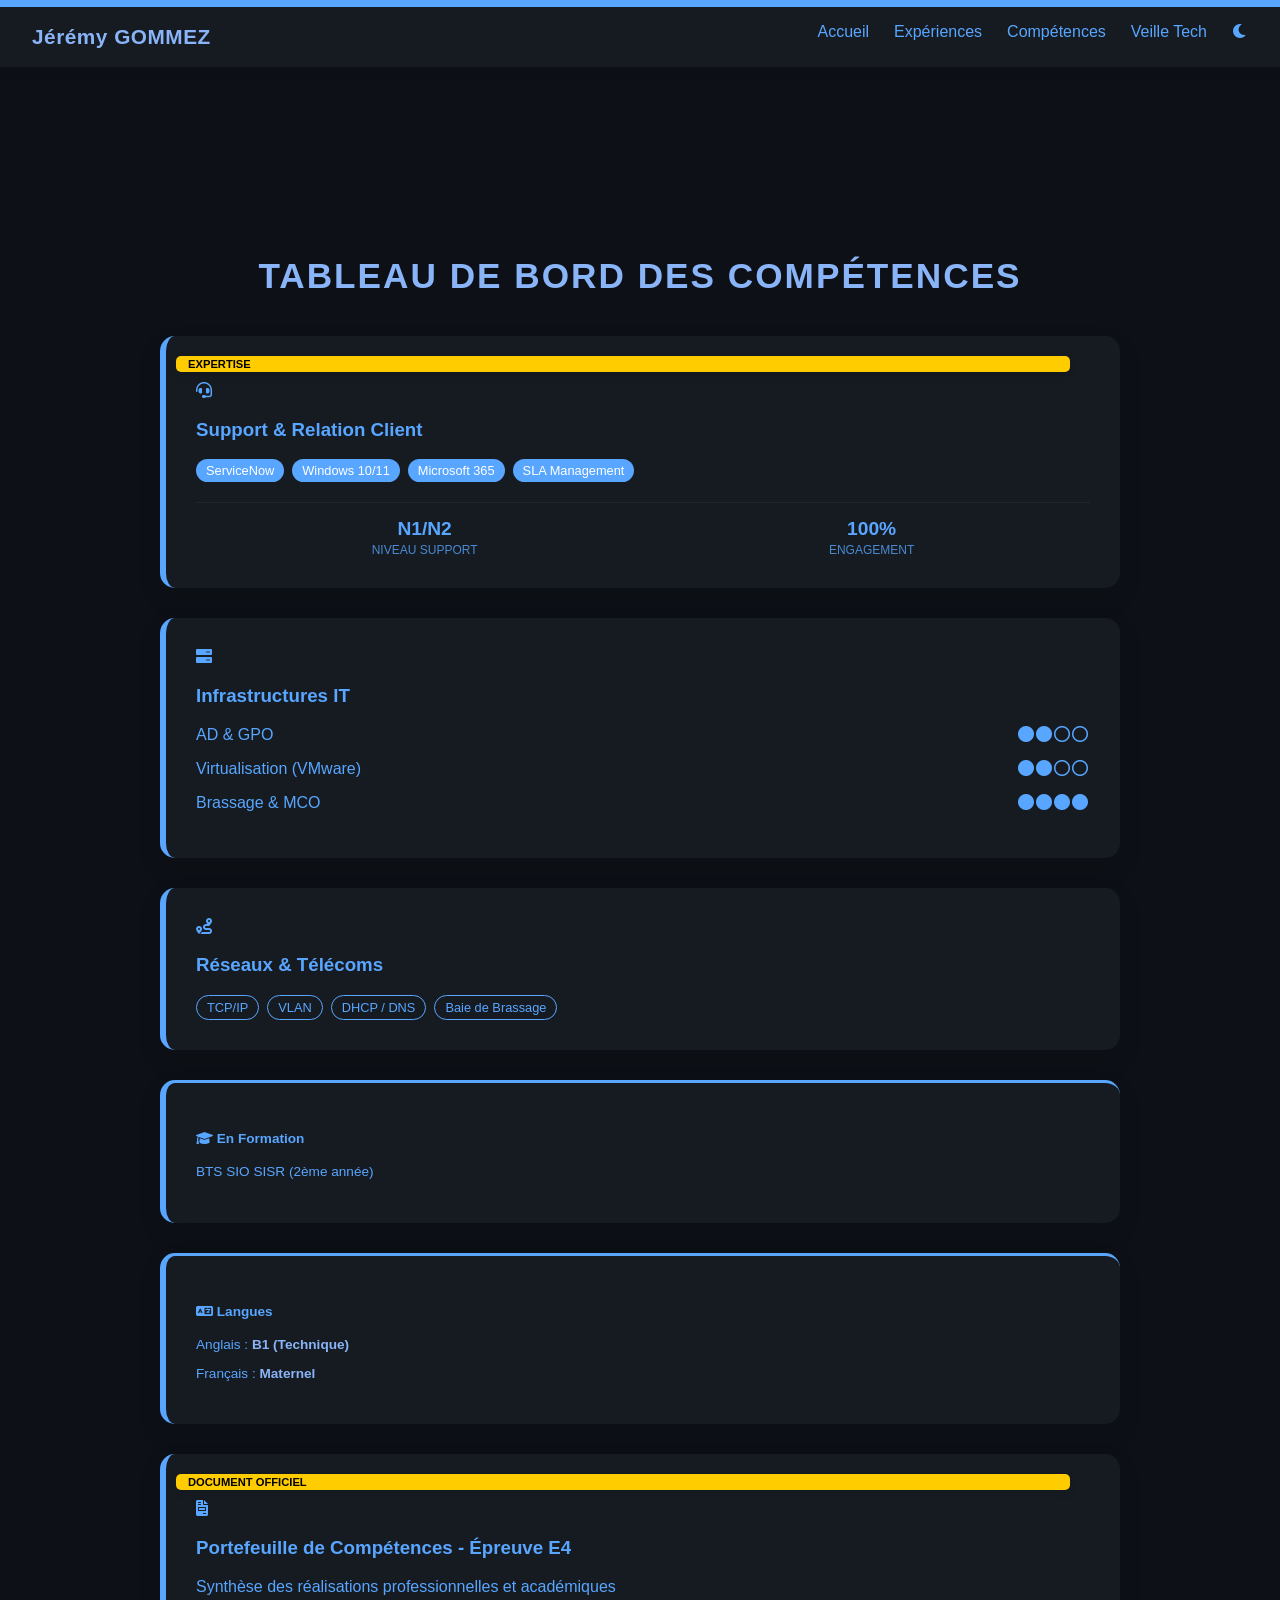
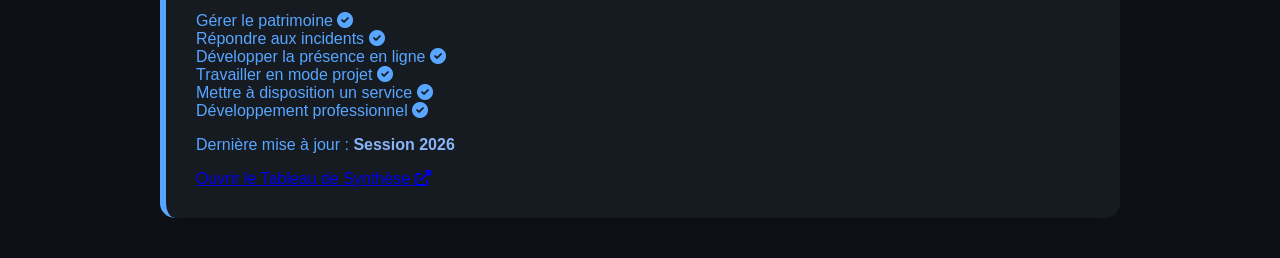
==== commit 9bb14557: "Update competences.html" ====
--- a/competences.html
+++ b/competences.html
@@ -114,7 +114,7 @@
 
         <div class="dashboard-footer">
             <p>Dernière mise à jour : <strong>Session 2026</strong></p>
-            <a href="Tableau_de_synthese_GOMMEZ.xlsx" class="btn-modern-download">
+            <a href="Tableau_de_synthese_GOMMEZ.pdf" class="btn-modern-download">
                 <span class="btn-text">Ouvrir le Tableau de Synthèse</span>
                 <i class="fas fa-external-link-alt"></i>
             </a>
@@ -149,3 +149,4 @@
 </script>
 </body>
 </html>
+
--- a/style.css
+++ b/style.css
@@ -362,3 +362,101 @@
     color: #58a6ff;
     border-color: #58a6ff;
 }
+/* --- Mise en forme Scorecards --- */
+
+/* Tags/Badges */
+.skill-tags {
+    display: flex;
+    flex-wrap: wrap;
+    gap: 8px;
+    margin-top: 10px;
+}
+
+.tag {
+    background: var(--accent);
+    color: white;
+    padding: 4px 10px;
+    border-radius: 20px;
+    font-size: 0.8rem;
+    font-weight: 500;
+}
+
+.tag.outline {
+    background: transparent;
+    border: 1px solid var(--accent);
+    color: var(--accent);
+}
+
+/* Dots de niveau (Les petits points) */
+.level-dots {
+    float: right;
+    color: var(--accent);
+    letter-spacing: 2px;
+}
+
+/* Stats (Satisfaction/Niveau) */
+.stat-row {
+    display: flex;
+    justify-content: space-around;
+    margin-top: 20px;
+    padding-top: 15px;
+    border-top: 1px solid rgba(128, 128, 128, 0.1);
+}
+
+.stat-item {
+    text-align: center;
+}
+
+.stat-value {
+    display: block;
+    font-size: 1.2rem;
+    font-weight: bold;
+    color: var(--accent);
+}
+
+.stat-label {
+    font-size: 0.75rem;
+    text-transform: uppercase;
+    color: var(--text);
+    opacity: 0.8;
+}
+
+/* Badge spécial "Expertise" */
+.card-badge {
+    position: relative;
+    top: -10px;
+    right: 20px;
+    background: #ffcc00;
+    color: #000;
+    padding: 2px 12px;
+    border-radius: 5px;
+    font-size: 0.7rem;
+    font-weight: bold;
+    text-transform: uppercase;
+    box-shadow: 0 4px 8px rgba(0,0,0,0.1);
+}
+
+/* Statut spécial */
+.badge-status {
+    background: rgba(40, 167, 69, 0.1);
+    color: #28a745;
+    padding: 5px 12px;
+    border-radius: 5px;
+    font-size: 0.85rem;
+    font-weight: 500;
+}
+/* Animation spécifique pour la page veille */
+.alive-card i {
+    transition: transform 0.3s ease;
+}
+
+.alive-card:hover i {
+    transform: rotate(10deg) scale(1.2);
+    color: var(--accent);
+}
+
+/* Style pour la sidebar de veille */
+.skills-sidebar .mini-card {
+    border-top: 3px solid var(--accent);
+    font-size: 0.85rem;
+}
